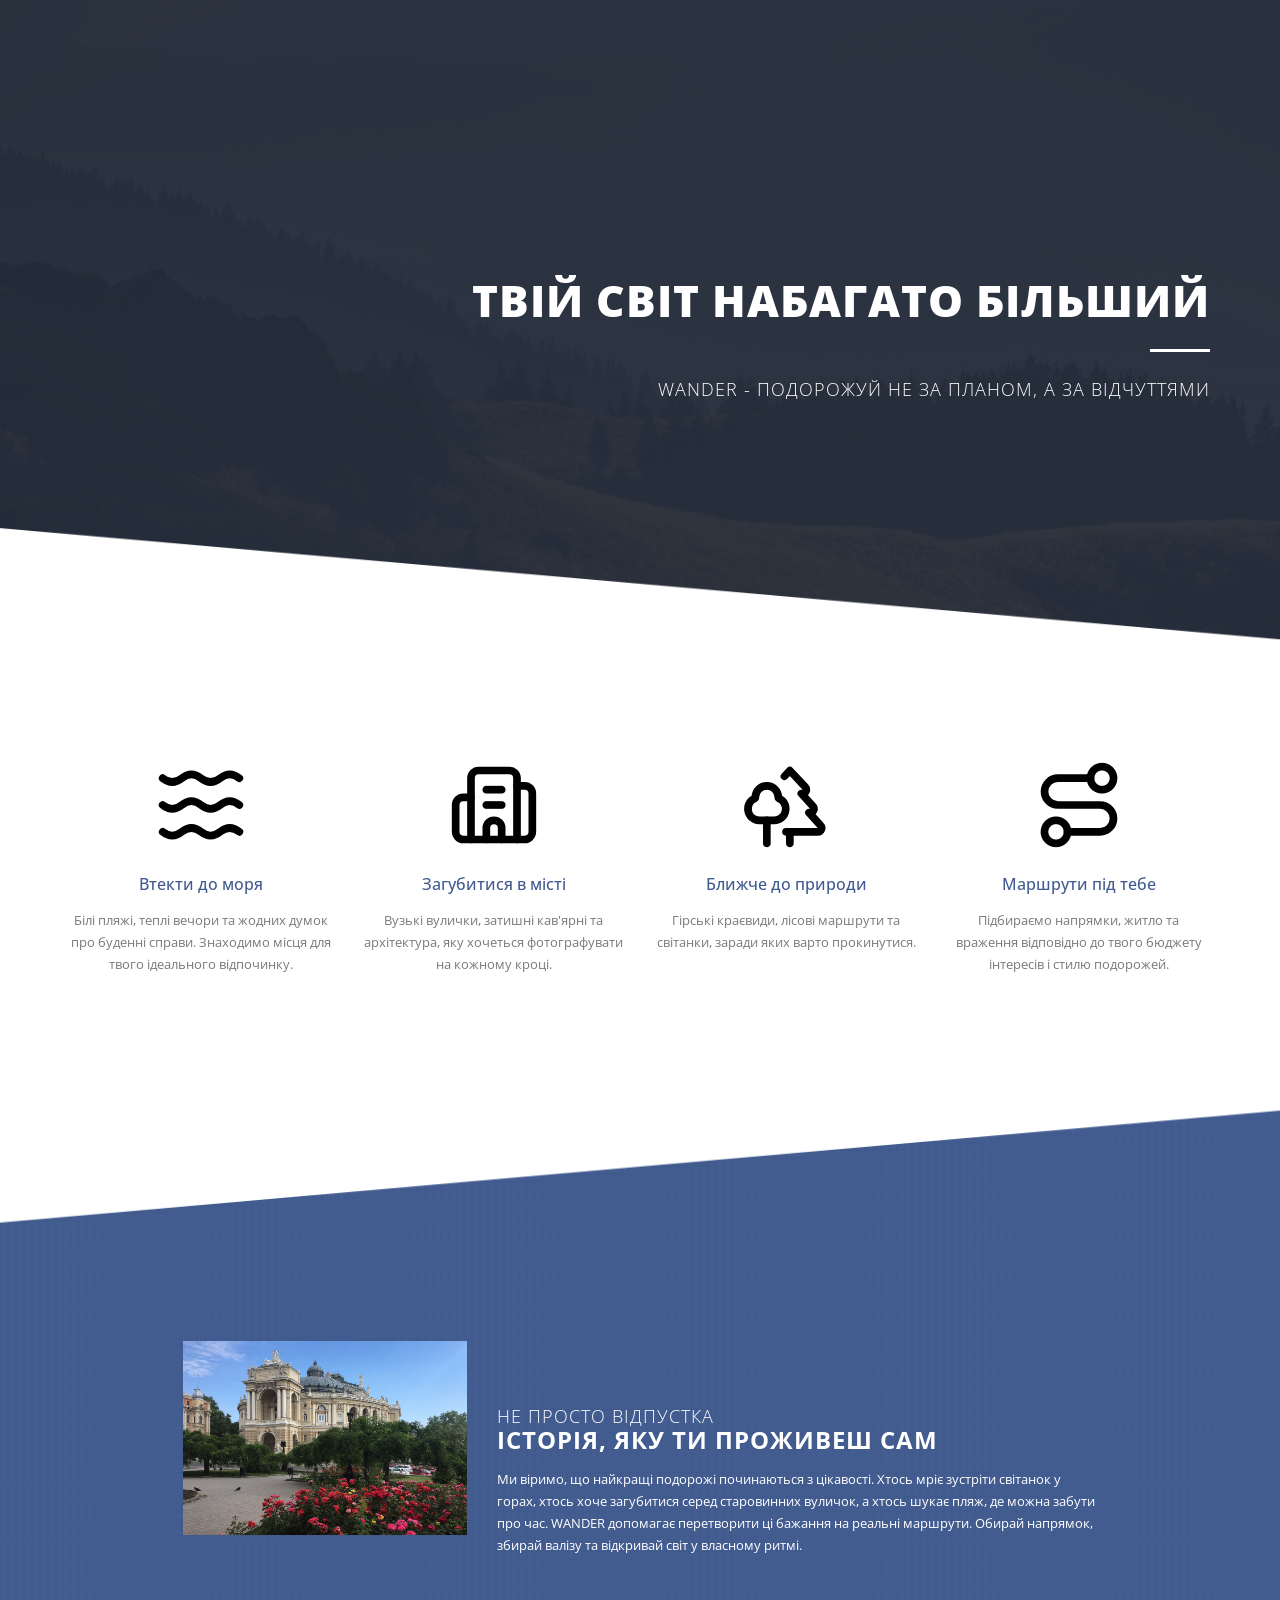
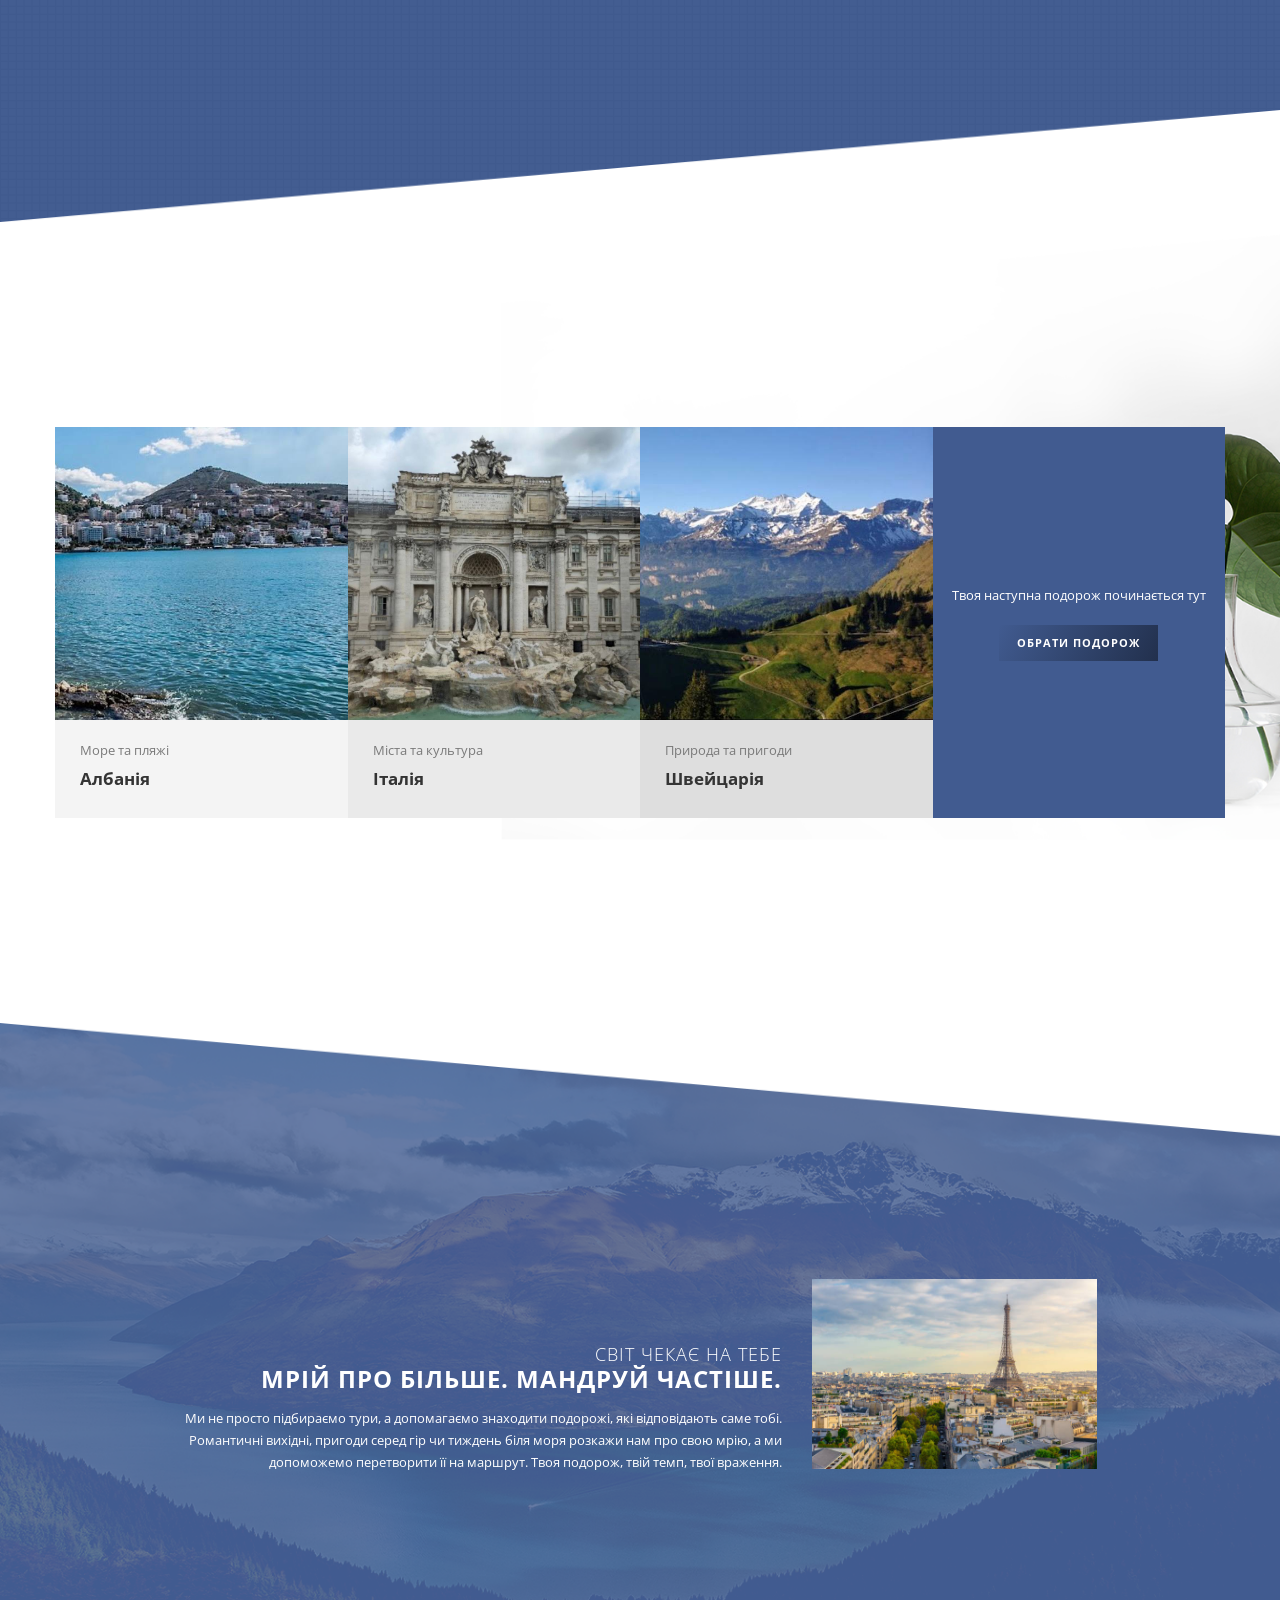
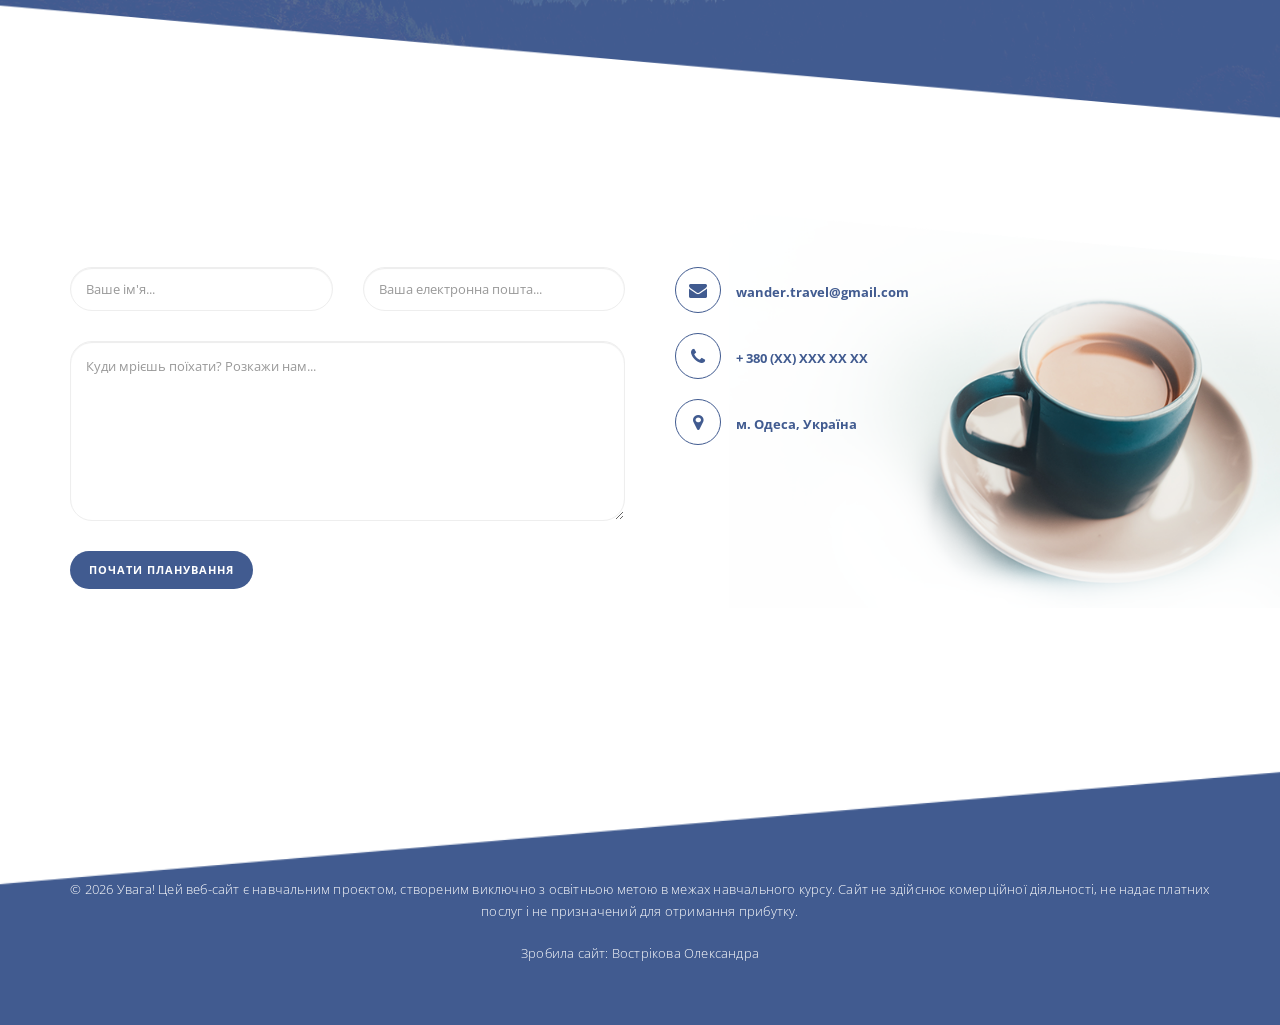
==== index.html @ 18c4d2bb "Add files via upload" ====
<!doctype html>
<!--[if lt IE 7]>      <html class="no-js lt-ie9 lt-ie8 lt-ie7" lang=""> <![endif]-->
<!--[if IE 7]>         <html class="no-js lt-ie9 lt-ie8" lang=""> <![endif]-->
<!--[if IE 8]>         <html class="no-js lt-ie9" lang=""> <![endif]-->
<!--[if gt IE 8]><!--> <html class="no-js" lang=""> <!--<![endif]-->
    <head>
        <meta charset="utf-8">
        <meta http-equiv="X-UA-Compatible" content="IE=edge,chrome=1">
<!--

Template 2091 Ziggy

http://www.tooplate.com/view/2091-ziggy

-->
        <title>Wander - подорожі, що надихають</title>
        <meta name="description" content="Wanderer - відкривай нові країни, знаходь незвичайні місця та створюй власні історії подорожей.">
        <meta name="viewport" content="width=device-width, initial-scale=1">
        
        <link href="https://fonts.googleapis.com/css?family=Open+Sans:300,400,600,700,800" rel="stylesheet">
        <link rel="apple-touch-icon" href="apple-touch-icon.png">

        <link rel="stylesheet" href="css/bootstrap.min.css">
        <link rel="stylesheet" href="css/bootstrap-theme.min.css">
        <link rel="stylesheet" href="css/fontAwesome.css">
        <link rel="stylesheet" href="css/tooplate-style.css">

        <script src="js/vendor/modernizr-2.8.3-respond-1.4.2.min.js"></script>
    </head>
    <body>
        

        <section class="first-section">
          <div class="container">
            <div class="row">
              <div class="col-md-12">
                <div class="text-content">
                  <h2>Твій світ набагато більший</h2>
                  <div class="line-dec"></div>
                  <span>Wander - подорожуй не за планом, а за відчуттями</span>
                </div>
              </div>
            </div>
          </div>
        </section>

        <section class="second-section">
          <div class="container">
            <div class="row">
              <div class="col-md-3 col-sm-6">
                <div class="service-item">
                  <div class="icon">
                    <img src="img/Пляж.png" alt="Пляжний відпочинок">
                  </div>
                  <h4>Втекти до моря</h4>
                  <p>Білі пляжі, теплі вечори та жодних думок про буденні справи. Знаходимо місця для твого ідеального відпочинку.</p>
                </div>
              </div>
              <div class="col-md-3 col-sm-6">
                <div class="service-item">
                  <div class="icon">
                    <img src="img/Місто.png" alt="Міські подорожі">
                  </div>
                  <h4>Загубитися в місті</h4>
                  <p>Вузькі вулички, затишні кав'ярні та архітектура, яку хочеться фотографувати на кожному кроці.</p>
                </div>
              </div>
              <div class="col-md-3 col-sm-6">
                <div class="service-item">
                  <div class="icon">
                    <img src="img/Природа.png" alt="Гори та природа">
                  </div>
                  <h4>Ближче до природи</h4>
                  <p>Гірські краєвиди, лісові маршрути та світанки, заради яких варто прокинутися.</p>
                </div>
              </div>
              <div class="col-md-3 col-sm-6">
                <div class="service-item">
                  <div class="icon">
                    <img src="img/Маршрут.png" alt="Індивідуальні подорожі">
                  </div>
                  <h4>Маршрути під тебе</h4>
                  <p>Підбираємо напрямки, житло та враження відповідно до твого бюджету інтересів і стилю подорожей.</p>
                </div>
              </div>
            </div>
          </div>
        </section>

        <section class="third-section">
          <div class="container">
            <div class="row">
              <div class="col-md-10 col-md-offset-1">
                <div class="left-image col-md-4">
                  <img src="img/Пейзаж.png" alt="Натхнення для нових подорожей">
                </div>
                <div class="right-text col-md-8">
                  <h4><em>Не просто відпустка</em><br>Історія, яку ти проживеш сам</h4>
                  <p>Ми віримо, що найкращі подорожі починаються з цікавості. Хтось мріє зустріти світанок у горах, хтось хоче загубитися серед старовинних вуличок, а хтось шукає пляж, де можна забути про час. WANDER допомагає перетворити ці бажання на реальні маршрути. Обирай напрямок, збирай валізу та відкривай світ у власному ритмі.</p>
                </div>
              </div>
            </div>
          </div>
        </section>

        <section class="fourth-section">
          <div class="container">
            <div class="row">
              <div class="col-md-3 col-sm-6">
                <div class="portfolio-item first-item">
                  <div class="image">
                    <a href="img/Албанія.jpg" data-lightbox="image-1"><img src="img/Албанія.jpg" alt="Узбережжя Албанії"></a>
                  </div>
                  <div class="text">
                    <span>Море та пляжі</span>
                    <h4>Албанія</h4>
                  </div>
                </div>
              </div>
              <div class="col-md-3 col-sm-6">
                <div class="portfolio-item second-item">
                  <div class="image">
                    <a href="img/Рим.jpg" data-lightbox="image-1"><img src="img/Рим.jpg" alt="Архітектура Італії"></a>
                  </div>
                  <div class="text">
                    <span>Міста та культура</span>
                    <h4>Італія</h4>
                  </div>
                </div>
              </div>
              <div class="col-md-3 col-sm-6">
                <div class="portfolio-item third-item">
                  <div class="image">
                    <a href="img/Швейцарія.jpg" data-lightbox="image-1"><img src="img/Швейцарія.jpg" alt="Гірські пейзажі"></a>
                  </div>
                  <div class="text">
                    <span>Природа та пригоди</span>
                    <h4>Швейцарія</h4>
                  </div>
                </div>
              </div>
              <div class="col-md-3 col-sm-6">
                <div class="send-to-portfolio">
                  <span>Твоя наступна подорож починається тут</span>
                  <div class="primary-button">
                    <a href="portfolio-page.html">Обрати подорож</a>
                  </div>
                </div>
              </div>
            </div>
          </div>
        </section>

        <section class="fivth-section">
          <div class="container">
            <div class="row">
              <div class="col-md-10 col-md-offset-1"> 
                <div class="left-text col-md-8">
                  <h4><em>світ чекає на тебе</em><br>Мрій про більше. Мандруй частіше.</h4>
                  <p>Ми не просто підбираємо тури, а допомагаємо знаходити подорожі, які відповідають саме тобі. Романтичні вихідні, пригоди серед гір чи тиждень біля моря  розкажи нам про свою мрію, а ми допоможемо перетворити її на маршрут. Твоя подорож, твій темп, твої враження.</p>
                </div>
                <div class="right-image col-md-4">
                  <img src="img/Париж.png" alt="Натхнення для подорожей">
                </div>
              </div>
            </div>
          </div>
        </section>

        <section class="sixth-section">
          <div class="container">
            <div class="row">
              <div class="col-md-6">
                <div class="row">
                  <form id="contact" action="" method="post">
                    <div class="col-md-6">
                      <fieldset>
                        <input name="name" type="text" class="form-control" id="name" placeholder="Ваше ім'я..." required="">
                      </fieldset>
                    </div>
                    <div class="col-md-6">
                      <fieldset>
                        <input name="email" type="email" class="form-control" id="email" placeholder="Ваша електронна пошта..." required="">
                      </fieldset>
                    </div>
                    <div class="col-md-12">
                      <fieldset>
                        <textarea name="message" rows="6" class="form-control" id="message" placeholder="Куди мрієшь поїхати? Розкажи нам..." required=""></textarea>
                      </fieldset>
                    </div>
                    <div class="col-md-12">
                      <fieldset>
                        <button type="submit" id="form-submit" class="btn">Почати планування</button>
                      </fieldset>
                    </div>
                  </form>
                </div>
              </div>
              <div class="col-md-5">
                <div class="right-info">
                  <ul>
                    <li><a href="#"><i class="fa fa-envelope"></i>wander.travel@gmail.com</a></li>
                    <li><a href="#"><i class="fa fa-phone"></i>+ 380 (XX) XXX XX XX</a></li>
                    <li><a href="#"><i class="fa fa-map-marker"></i>м. Одеса, Україна</a></li>
                  </ul>
                </div>
              </div>
            </div>
          </div>
        </section>

        <footer>
          <div class="container">
            <div class="row">
              <div class="col-md-12">
                <p>© 2026 Увага! Цей веб-сайт є навчальним проєктом, створеним виключно з освітньою метою в межах навчального курсу. Сайт не здійснює комерційної діяльності, не надає платних послуг і не призначений для отримання прибутку.</p>
                     <p>Зробила сайт: Вострікова Олександра</p>  
              </div>
            </div>
          </div>
        </footer>

        <script src="//ajax.googleapis.com/ajax/libs/jquery/1.11.2/jquery.min.js"></script>
        <script>window.jQuery || document.write('<script src="js/vendor/jquery-1.11.2.min.js"><\/script>')</script>

        <script src="js/vendor/bootstrap.min.js"></script>

        <script src="js/plugins.js"></script>
        <script src="js/main.js"></script>

    </body>
</html>
---- css/tooplate-style.css ----
/* 

Template 2091 Ziggy

http://www.tooplate.com/view/2091-ziggy

*/

/*============
BASIC STYLE
============*/

ul {
	padding: 0;
	margin: 0;
	list-style: none;
}

body {
	font-family: 'Open Sans', sans-serif;
}

p {
	font-size: 13px;
	color: #7a7a7a;
	line-height: 22px;
}

.primary-button a {
	text-decoration: none;
	padding: 10px 18px;
	display: inline-block;
	border-radius: 0px;
	font-size: 11px;
	text-transform: uppercase;
	font-weight: 700;
	letter-spacing: 1px;
}


/* ======================
----- FIRST SECTION------
=======================*/

.first-section {
	background-image: url(../img/first-section-bg.png);
	background-size: cover;
	width: 100%;
	background-repeat: no-repeat;
	padding: 20% 0px 20% 0px;
}

.first-section .text-content {
	text-align: right;
	color: #fff;
}

.first-section .text-content h2 {
	font-size: 44px;
	text-transform: uppercase;
	font-weight: 900;
	letter-spacing: 1px;
}

.first-section .text-content .line-dec {
	width: 60px;
	height: 3px;
	background-color: #fff;
	margin: 25px 0px 25px auto;
}

.first-section .text-content span {
	font-size: 18px;
	text-transform: uppercase;
	font-weight: 300;
	letter-spacing: 1px;
}


/* ======================
---- SECOND SECTION------
=======================*/

.second-section {
	padding: 100px 0px;
}

.second-section .service-item {
	text-align: center;
}

.second-section .service-item .icon img {
	max-width: 100%;
	overflow: hidden;
}

.second-section h4 {
	font-size: 16px;
	color: #415b90;
	margin-top: 25px;
	margin-bottom: 15px;
}


/* ======================
----- THIRD SECTION------
=======================*/

.third-section {
	background-image: url(../img/third-section-bg.png);
	background-size: cover;
	width: 100%;
	background-repeat: no-repeat;
	padding: 20% 0px;
}

.third-section .left-image img {
	width: 100%;
	overflow: hidden;
	text-align: center;
}

.third-section .right-text {
	display: inline;
}

.third-section em {
	font-size: 18px;
	font-style: normal;
	font-weight: 300;
}

.third-section h4 {
	margin-top: 60px;
	color: #fff;
	font-size: 24px;
	font-weight: 700;
	text-transform: uppercase;
	letter-spacing: 1px;
}

.third-section p {
	color: #fff;
	margin-top: 15px;
}


/* ======================
---- FOURTH SECTION -----
=======================*/

.fourth-section {
	background-image: url(../img/fourth-section-bg.png);
	background-size: cover;
	width: 100%;
	background-repeat: no-repeat;
	padding: 16% 0px;
}

.fourth-section .col-md-3 {
	padding-left: 0px;
	padding-right: 0px;
}

.fourth-section .portfolio-item img {
	width: 100%;
	overflow: hidden;
}

.fourth-section .first-item .text {
	background-color: #f4f4f4;
}

.fourth-section .second-item .text {
	background-color: #eaeaea;
}

.fourth-section .third-item .text {
	background-color: #dedede;
}

.fourth-section .portfolio-item .text {
	padding: 20px 25px;
}

.fourth-section .portfolio-item .text span {
	font-size: 13px;
	color: #7a7a7a;
}

.fourth-section .portfolio-item .text h4 {
	font-size: 17px;
	color: #343434;
	font-weight: 700;
}

.fourth-section .send-to-portfolio {
	background-color: #415b90;
	text-align: center;
	padding:  53.9% 0px;
}

.fourth-section .send-to-portfolio span {
	display: inline-block;
	font-size: 13px;
	color: #fff;
}

.fourth-section .send-to-portfolio .primary-button {
	margin-top: 20px;
}

.fourth-section .send-to-portfolio .primary-button a {
	background: linear-gradient(120deg, #415b90 0%, #22304d 100%);
	color: #fff;
}

.fourth-section .send-to-portfolio .primary-button a:hover {
	background-color: #22304d;
	color: #fff;
	transition: all 0.3s;
}


/* ======================
----- FIVTH SECTION------
=======================*/

.fivth-section {
	background-image: url(../img/fivth-section-bg.png);
	background-size: cover;
	width: 100%;
	background-repeat: no-repeat;
	padding: 20% 0px;
}

.fivth-section .right-image {
	display: inline;
}

.fivth-section .right-image img {
	max-width: 100%;
	overflow: hidden;
	text-align: center;
}

.fivth-section .left-text {
	display: inline;
	text-align: right;
}

.fivth-section em {
	font-size: 18px;
	font-style: normal;
	font-weight: 300;
}

.fivth-section h4 {
	margin-top: 60px;
	color: #fff;
	font-size: 24px;
	font-weight: 700;
	text-transform: uppercase;
	letter-spacing: 1px;
}

.fivth-section p {
	color: #fff;
	margin-top: 15px;
}


/* ======================
----- SIXTH SECTION------
=======================*/

.sixth-section {
	background-image: url(../img/sixth-section-bg.png);
	background-size: cover;
	width: 100%;
	background-repeat: no-repeat;
	padding: 10% 0px;
}

.sixth-section input {
	padding-left: 15px;
	font-size: 13px;
	color: #7a7a7a;
	border: 1px solid #eee;
	outline: none;
	height: 44px;
	border-radius: 22px;
	width: 100%;
	margin-bottom: 30px;
}

.sixth-section textarea {
	border-radius: 22px;
	border: 1px solid #eee;
	padding: 15px;
	font-size: 13px;
	color: #7a7a7a;
	outline: none;
	margin-bottom: 25px;
	height: 180px;
	max-height: 250px;
	width: 100%;
	max-width: 100%;
	max-height: 240px;
	display: inline-block;
}

.sixth-section button {
	text-decoration: none;
	padding: 10px 18px;
	display: inline-block;
	border-radius: 24px;
	font-size: 11px;
	text-transform: uppercase;
	font-weight: 700;
	background-color: #415b90;
	color: #fff;
	letter-spacing: 1px;
}

.sixth-section button:hover {
	color: #fff;
	background-color: #22304d;
	transition: all 0.3s;
}

.sixth-section .right-info {
	margin-left: 20px;
}

.sixth-section .right-info ul {
	padding: 0;
	margin: 0;
	list-style: none;
}

.sixth-section .right-info ul li {
	display: block;
	font-size: 13px;
	font-weight: 700;
	color: #415b90;
	margin-bottom: 20px;
}

.sixth-section .right-info ul li a {
	text-decoration: none;
	color: #415b90;
}

.sixth-section .right-info ul li i {
	margin-right: 15px;
	display: inline-block;
	width: 46px;
	height: 46px;
	line-height: 46px;
	text-align: center;
	color: #415b90;
	border-radius: 50%;
	border: 1px solid #415b90;
	font-size: 18px;
}

/* ======================
----- FOOTER SECTION ----
=======================*/

footer {
	text-align: center;
	background-image: url(../img/footer-bg.png);
	background-size: cover;
	width: 100%;
	background-repeat: no-repeat;
	padding: 11% 0px 4% 0px;
}

footer ul {
	padding: 0;
	margin: 0;
	list-style: none;
}

footer ul li {
	display: inline-block;
	margin: 0 3px;
}

footer ul li a {
	font-size: 16px;
	color: #415b90;
	display: inline-block;
	width: 38px;
	height: 38px;
	line-height: 38px;
	text-align: center;
	background-color: #fff;
	border-radius: 50%;
}

footer ul li a:hover {
	background-color: #22304d;
	color: #415b90;
	transition: all 0.3s;
}

footer p {
	margin-top: 20px;
	font-size: 13px;
	font-weight: 300;
	letter-spacing: 0.2px;
	color: #fff;
}

footer em {
	font-style: normal;
	font-weight: 600;
}

footer a {
	color: #fff;
}

footer a:hover {
	color: #3CF;
}


/* =====================
----- GALLERY PAGE -----
======================*/

.first-gallery-section {
	background-image: url(../img/heading-bg.png);
	background-size: cover;
	width: 100%;
	background-repeat: no-repeat;
	padding: 10% 0px 15% 0px;
}

.first-gallery-section .text-content {
	text-align: right;
	color: #fff;
}

.first-gallery-section .text-content h2 {
	font-size: 44px;
	text-transform: uppercase;
	font-weight: 900;
	letter-spacing: 1px;
}

.first-gallery-section .text-content .line-dec {
	width: 60px;
	height: 3px;
	background-color: #fff;
	margin: 25px 0px 25px auto;
}

.first-gallery-section .text-content span {
	font-size: 18px;
	text-transform: uppercase;
	font-weight: 300;
	letter-spacing: 1px;
}

.send-to-home  {
	margin-top: 100px;
	margin-bottom: 50px;
}

.send-to-home .back-to-home {
	background-color: #415b90;
	text-align: center;
	padding: 45px 0px;
}

.send-to-home .back-to-home span {
	display: inline-block;
	font-size: 13px;
	color: #fff;
}

.send-to-home .back-to-home .primary-button {
	margin-top: 20px;
}

.send-to-home .back-to-home .primary-button a {
	background-color: #fff;
	color: #415b90;
}

.send-to-home .back-to-home .primary-button a:hover {
	background-color: #22304d;
	color: #fff;
	transition: all 0.3s;
}

.filter-categories {
  text-align: center;
  margin-bottom: 20px;
  margin-top: 10px;
}

.filter-categories ul li {
  margin: 0px 5px 15px 5px;
  display: inline-block;
}

.filter-categories ul li span {
  cursor: pointer;
  color: #7a7a7a;
  border-radius: 25px;
  background: white;
  display: inline-block;
  border: 1px solid #ddd;
  padding: 10px 18px;
  font-size: 11px;
  text-transform: uppercase;
  font-weight: 700;
}

.filter-categories ul li.active span {
  background: #415b90;
  color: white;
  border: 1px solid #415b90;
}

.projects-holder .mix {
  display: none;
}

.content-wrapper {
	margin-bottom: 100px;
	text-align: center;
}

.content-wrapper .portfolio-items {
	margin-top: 30px;
}

.content-wrapper ul {
	padding: 0;
	margin: 0;
	list-style: none;
}

.content-wrapper .project-item {
	margin-top: 25px;
}

.content-wrapper .project-item img {
	width: 100%;
	overflow: hidden;
}

.content-wrapper .project-item .text {
	text-align: left;
	padding: 20px 25px;
	background-color: #f4f4f4;
}

.content-wrapper .project-item .text span {
	font-size: 13px;
	color: #7a7a7a;
}

.content-wrapper .project-item .text h4 {
	font-size: 17px;
	color: #343434;
	font-weight: 700;
}


/* ======================
-- RESPONSIVE SECTION ---
=======================*/

@media (max-width: 1200px){

	.fourth-section .send-to-portfolio {
		padding:  47.5% 0px;
	}

	.gallery-page .portfolio-items  {
		margin-right: 15px;
	}

}

@media (max-width: 992px){

	.fourth-section .send-to-portfolio {
		padding:  45.8% 0px;
	}

	.third-section {
		text-align: center;
	}

	.third-section .right-text {
		text-align: left;
	}

	.third-section .left-image img {
		width: 50%;
	}

	.fivth-section {
		text-align: center;
	}

	.fivth-section .left-text {
		text-align: left;
	}

	.fivth-section .right-image img {
		margin-top: 30px;
		width: 50%;
	}

	.sixth-section .right-info {
		text-align: left;
		margin-left: 0px;
		margin-top: 45px;
	}

}

@media (max-width: 850px){

	.send-to-home  {
		margin-top: 80px;
	}

	.first-gallery-section {
		padding: 10% 0px 40% 0px;
	}

	.first-section {
		padding: 150px 0px 200px 0px;
	}

	.first-section .text-content {
		text-align: center;
	}

	.first-section .text-content .line-dec {
		margin: 25px auto;
	}

	.second-section {
		padding: 50px 0px 0px 0px;
	}

	.second-section .service-item {
		margin-bottom: 50px;
	}

	.third-section {
		margin-top: -50px;
		text-align: center;
		padding: 250px 0px 150px 0px;
	}

	.third-section .right-text {
		text-align: left;
	}

	.fourth-section {
		padding: 150px 0px;
	}

	.fourth-section .col-md-3 {
		padding-left: 15px;
		padding-right: 15px;
	}

	.fourth-section .portfolio-item {
		margin-bottom: 30px;
	}

	.fourth-section .send-to-portfolio {
		padding:  46% 0px;
	}

	.fivth-section {
		text-align: center;
		padding: 50px 0px 250px 0px;
	}

	.fivth-section .left-text {
		text-align: left;
		margin-bottom: 30px;
		display: inline-block;
	}

	.sixth-section {
		text-align: center;
		padding: 0px 0px 0px 0px;
	}

	.sixth-section .right-info {
		text-align: left;
		margin-left: 0px;
		margin-top: 45px;
	}

	footer {
		margin-top: -50px;
		padding: 200px 0px 20px 0px;
	}
}


@media (max-width: 590px){

	.third-section {
		text-align: center;
	}

	.third-section .left-image img {
		width: 80%;
	}

	.fivth-section {
		text-align: center;
	}

	.fivth-section .right-image img {
		width: 80%;
	}
	
}

/*========================================
----------- LIGHT BOX STYLE ------------
========================================*/

/* Preload images */
body:after {
  content: url(../img/close.png) url(../img/loading.gif) url(../img/prev.png) url(../img/next.png);
  display: none;
}

body.lb-disable-scrolling {
  overflow: hidden;
}

.lightboxOverlay {
  position: absolute;
  top: 0;
  left: 0;
  z-index: 9999;
  background-color: black;
  filter: progid:DXImageTransform.Microsoft.Alpha(Opacity=80);
  opacity: 0.8;
  display: none;
}

.lightbox {
  position: absolute;
  margin-top: 5%;
  left: 0;
  width: 100%;
  z-index: 10000;
  text-align: center;
  line-height: 0;
  font-weight: normal;
}

.lightbox .lb-image {
  display: block;
  height: auto;
  max-width: inherit;
  max-height: none;
  border-radius: 3px;

  /* Image border */
  border: 4px solid white;
}

.lightbox a img {
  border: none;
}

.lb-outerContainer {
  position: relative;
  *zoom: 1;
  width: 250px;
  height: 250px;
  margin: 0 auto;
  border-radius: 4px;

  /* Background color behind image.
     This is visible during transitions. */
  background-color: white;
}

.lb-outerContainer:after {
  content: "";
  display: table;
  clear: both;
}

.lb-loader {
  position: absolute;
  top: 43%;
  left: 0;
  height: 25%;
  width: 100%;
  text-align: center;
  line-height: 0;
}

.lb-cancel {
  display: block;
  width: 32px;
  height: 32px;
  margin: 0 auto;
  background: url(../img/loading.gif) no-repeat;
}

.lb-nav {
  position: absolute;
  top: 0;
  left: 0;
  height: 100%;
  width: 100%;
  z-index: 10;
}

.lb-container > .nav {
  left: 0;
}

.lb-nav a {
  outline: none;
  background-image: url('[data-uri]');
}

.lb-prev, .lb-next {
  height: 100%;
  cursor: pointer;
  display: block;
}

.lb-nav a.lb-prev {
  width: 34%;
  left: 0;
  float: left;
  background: url(../img/prev.png) left 48% no-repeat;
  filter: progid:DXImageTransform.Microsoft.Alpha(Opacity=0);
  opacity: 0;
  -webkit-transition: opacity 0.6s;
  -moz-transition: opacity 0.6s;
  -o-transition: opacity 0.6s;
  transition: opacity 0.6s;
}

.lb-nav a.lb-prev:hover {
  filter: progid:DXImageTransform.Microsoft.Alpha(Opacity=100);
  opacity: 1;
}

.lb-nav a.lb-next {
  width: 64%;
  right: 0;
  float: right;
  background: url(../img/next.png) right 48% no-repeat;
  filter: progid:DXImageTransform.Microsoft.Alpha(Opacity=0);
  opacity: 0;
  -webkit-transition: opacity 0.6s;
  -moz-transition: opacity 0.6s;
  -o-transition: opacity 0.6s;
  transition: opacity 0.6s;
}

.lb-nav a.lb-next:hover {
  filter: progid:DXImageTransform.Microsoft.Alpha(Opacity=100);
  opacity: 1;
}

.lb-dataContainer {
  margin: 0 auto;
  padding-top: 5px;
  *zoom: 1;
  width: 100%;
  -moz-border-radius-bottomleft: 4px;
  -webkit-border-bottom-left-radius: 4px;
  border-bottom-left-radius: 4px;
  -moz-border-radius-bottomright: 4px;
  -webkit-border-bottom-right-radius: 4px;
  border-bottom-right-radius: 4px;
}

.lb-dataContainer:after {
  content: "";
  display: table;
  clear: both;
}

.lb-data {
  padding: 0 4px;
  color: #ccc;
}

.lb-data .lb-details {
  width: 85%;
  float: left;
  text-align: left;
  line-height: 1.1em;
}

.lb-data .lb-caption {
  font-size: 13px;
  font-weight: bold;
  line-height: 1em;
}

.lb-data .lb-caption a {
  color: #4ae;
}

.lb-data .lb-number {
  display: block;
  clear: left;
  padding-bottom: 1em;
  font-size: 12px;
  color: #999999;
}

.lb-data .lb-close {
  display: block;
  float: right;
  width: 30px;
  height: 30px;
  background: url(../img/close.png) top right no-repeat;
  text-align: right;
  outline: none;
  filter: progid:DXImageTransform.Microsoft.Alpha(Opacity=70);
  opacity: 0.7;
  -webkit-transition: opacity 0.2s;
  -moz-transition: opacity 0.2s;
  -o-transition: opacity 0.2s;
  transition: opacity 0.2s;
}

.lb-data .lb-close:hover {
  cursor: pointer;
  filter: progid:DXImageTransform.Microsoft.Alpha(Opacity=100);
  opacity: 1;
}
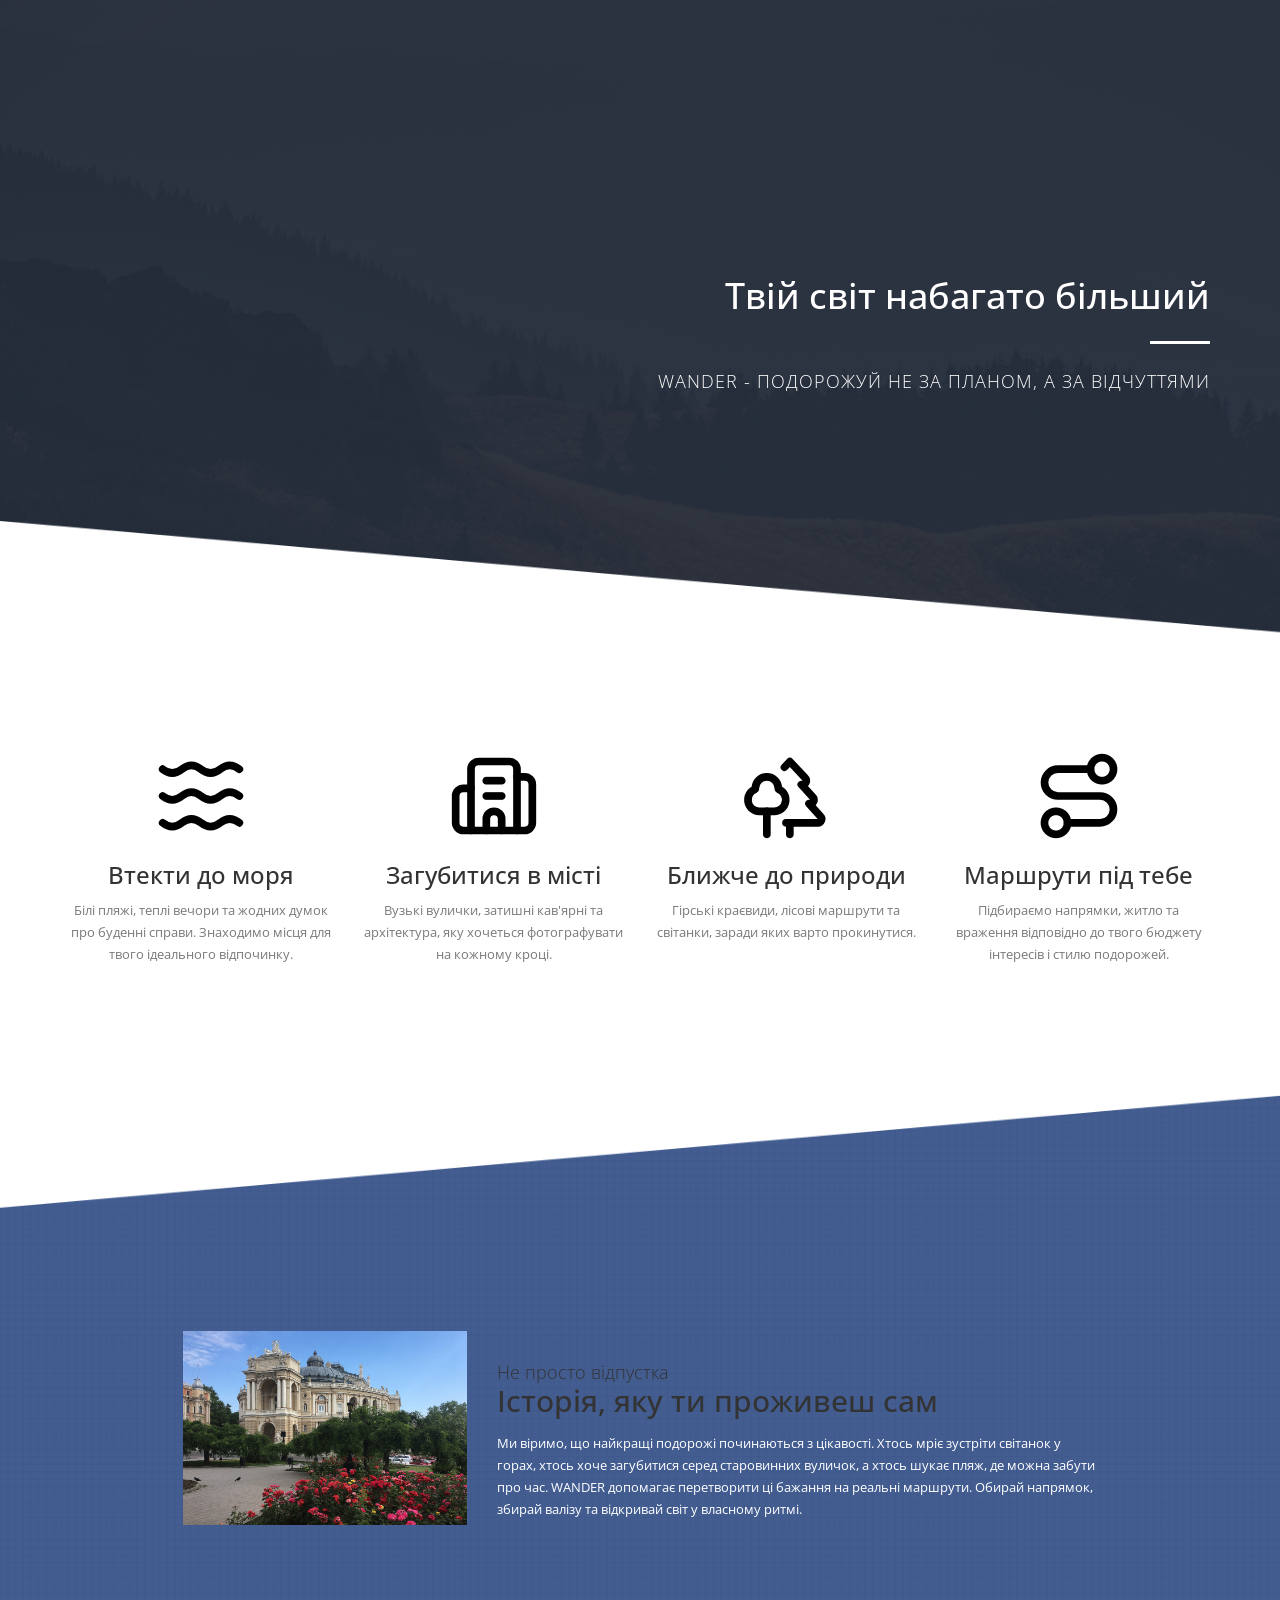
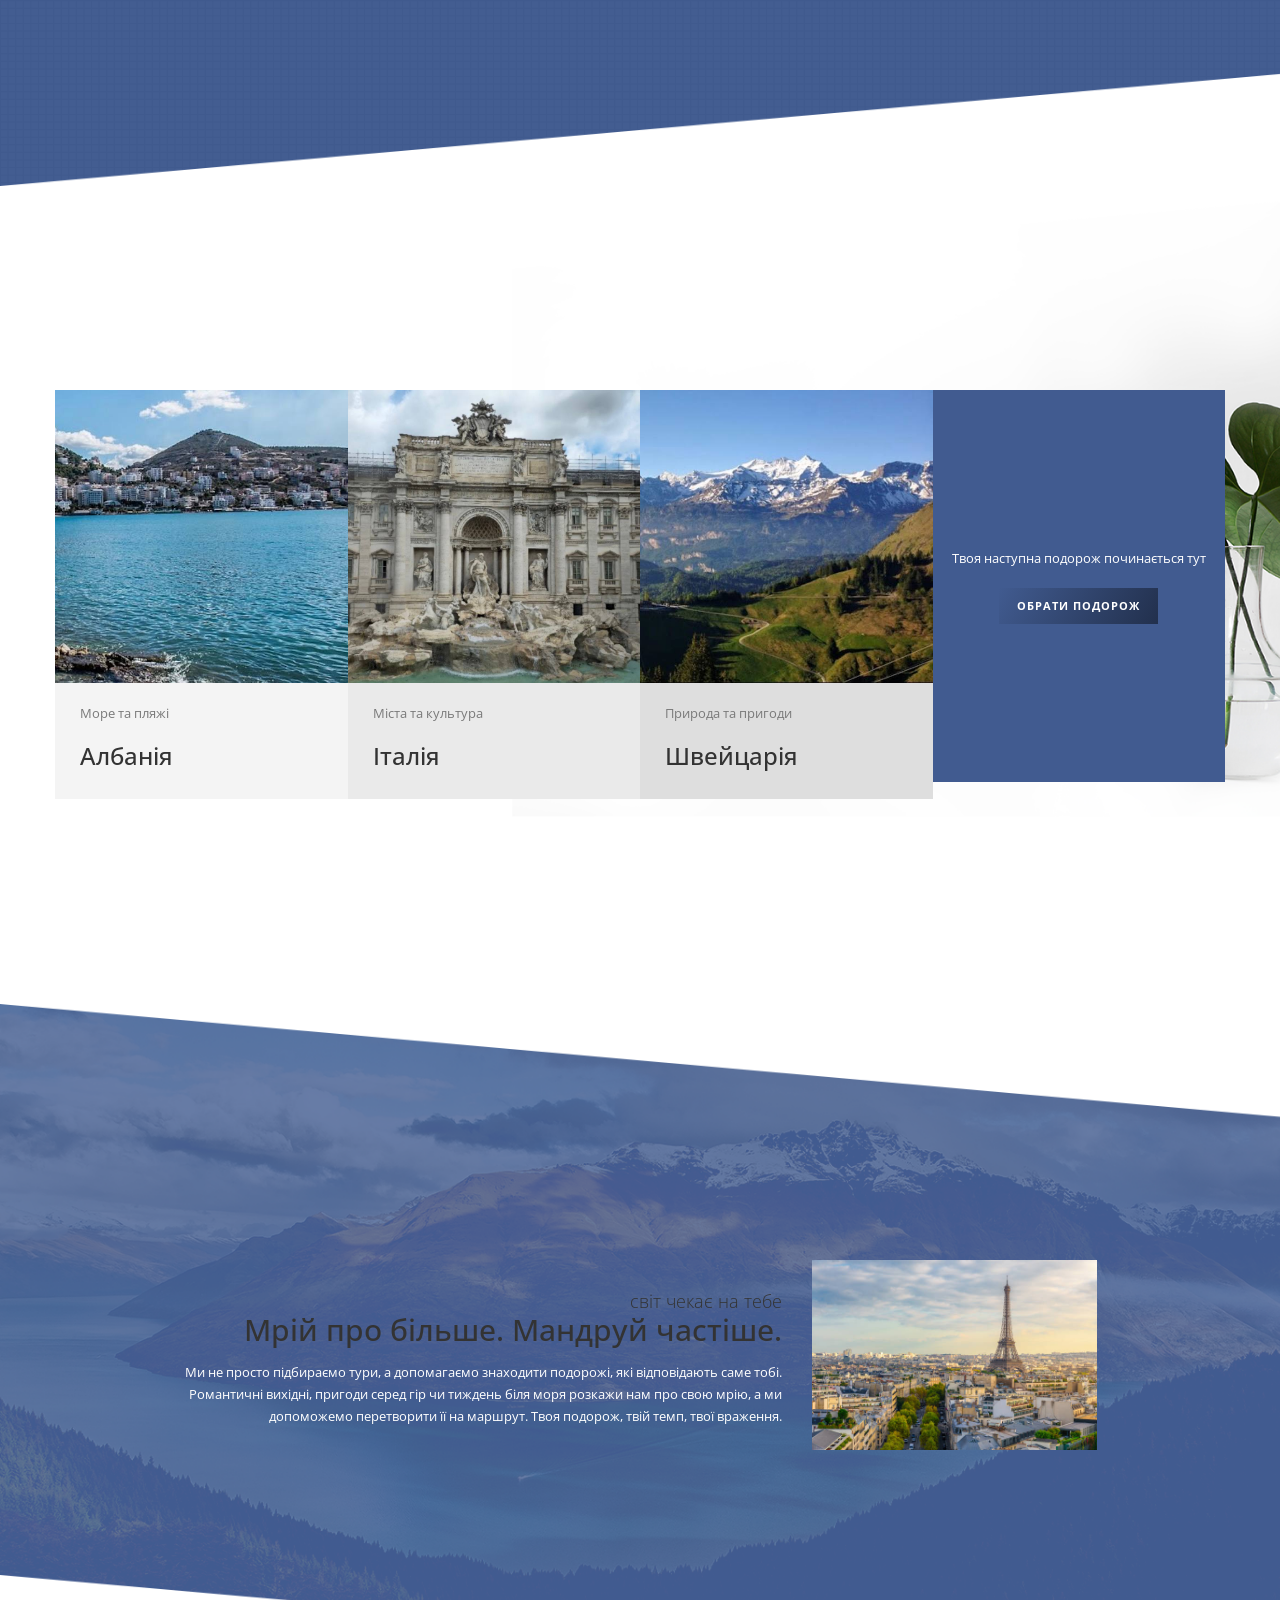
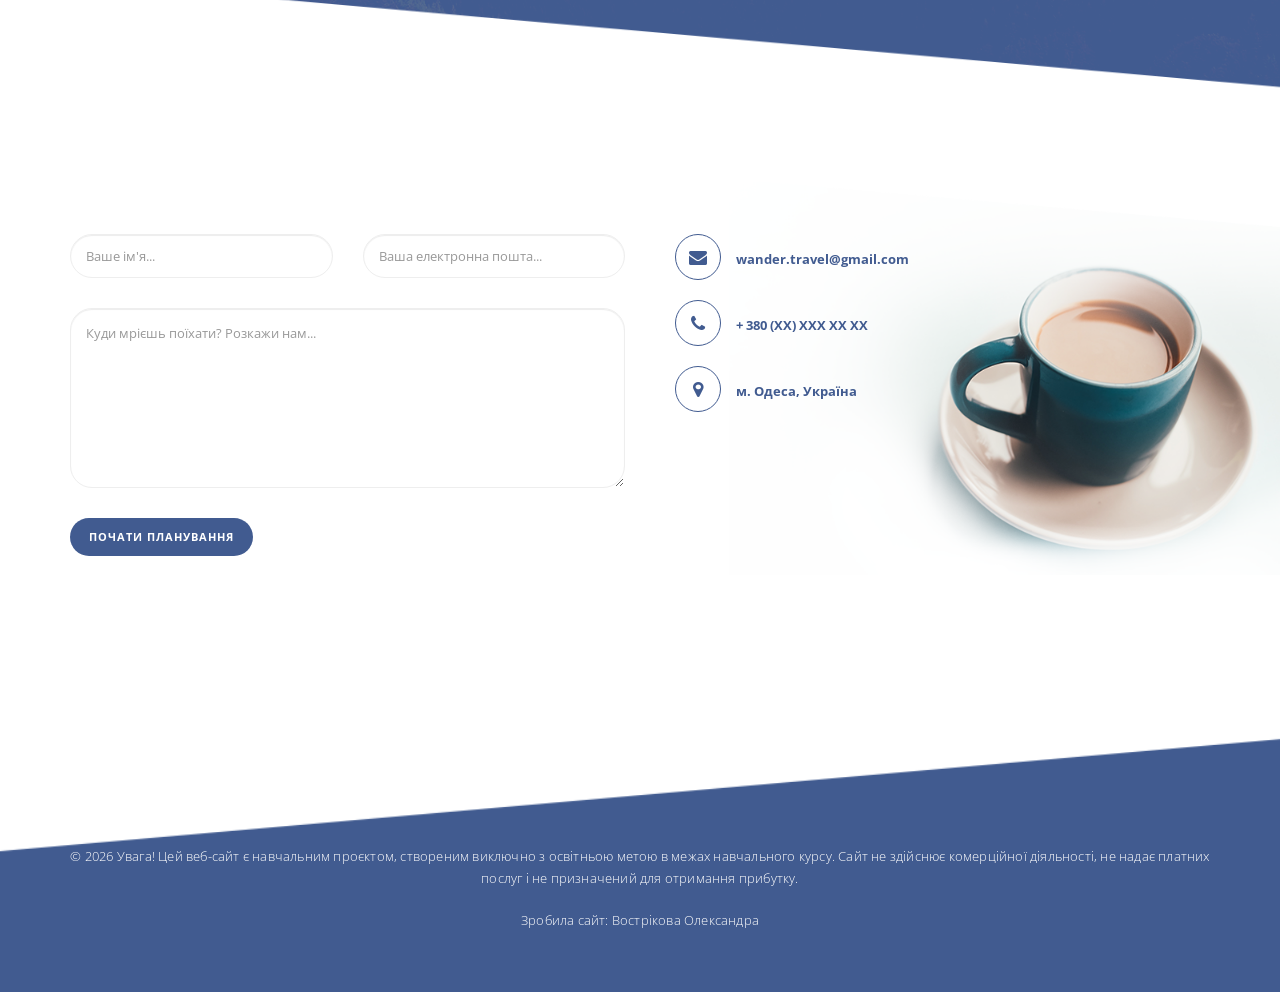
==== commit 7780cc43: "Update index.html" ====
--- a/index.html
+++ b/index.html
@@ -4,6 +4,22 @@
 <!--[if IE 8]>         <html class="no-js lt-ie9" lang=""> <![endif]-->
 <!--[if gt IE 8]><!--> <html class="no-js" lang=""> <!--<![endif]-->
     <head>
+        <!-- Google tag (gtag.js) -->
+<script async src="https://www.googletagmanager.com/gtag/js?id=G-PVY0WETFJQ"></script>
+<script>
+  window.dataLayer = window.dataLayer || [];
+  function gtag(){dataLayer.push(arguments);}
+  gtag('js', new Date());
+
+  gtag('config', 'G-PVY0WETFJQ');
+</script>
+        <script type="text/javascript">
+    (function(c,l,a,r,i,t,y){
+        c[a]=c[a]||function(){(c[a].q=c[a].q||[]).push(arguments)};
+        t=l.createElement(r);t.async=1;t.src="https://www.clarity.ms/tag/"+i;
+        y=l.getElementsByTagName(r)[0];y.parentNode.insertBefore(t,y);
+    })(window, document, "clarity", "script", "z5ykqk235a");
+</script>
         <meta charset="utf-8">
         <meta http-equiv="X-UA-Compatible" content="IE=edge,chrome=1">
 <!--
@@ -35,7 +51,7 @@
             <div class="row">
               <div class="col-md-12">
                 <div class="text-content">
-                  <h2>Твій світ набагато більший</h2>
+                  <h1>Твій світ набагато більший</h1>
                   <div class="line-dec"></div>
                   <span>Wander - подорожуй не за планом, а за відчуттями</span>
                 </div>
@@ -52,7 +68,7 @@
                   <div class="icon">
                     <img src="img/Пляж.png" alt="Пляжний відпочинок">
                   </div>
-                  <h4>Втекти до моря</h4>
+                  <h3>Втекти до моря</h3>
                   <p>Білі пляжі, теплі вечори та жодних думок про буденні справи. Знаходимо місця для твого ідеального відпочинку.</p>
                 </div>
               </div>
@@ -61,7 +77,7 @@
                   <div class="icon">
                     <img src="img/Місто.png" alt="Міські подорожі">
                   </div>
-                  <h4>Загубитися в місті</h4>
+                  <h3>Загубитися в місті</h3>
                   <p>Вузькі вулички, затишні кав'ярні та архітектура, яку хочеться фотографувати на кожному кроці.</p>
                 </div>
               </div>
@@ -70,7 +86,7 @@
                   <div class="icon">
                     <img src="img/Природа.png" alt="Гори та природа">
                   </div>
-                  <h4>Ближче до природи</h4>
+                  <h3>Ближче до природи</h3>
                   <p>Гірські краєвиди, лісові маршрути та світанки, заради яких варто прокинутися.</p>
                 </div>
               </div>
@@ -79,7 +95,7 @@
                   <div class="icon">
                     <img src="img/Маршрут.png" alt="Індивідуальні подорожі">
                   </div>
-                  <h4>Маршрути під тебе</h4>
+                  <h3>Маршрути під тебе</h3>
                   <p>Підбираємо напрямки, житло та враження відповідно до твого бюджету інтересів і стилю подорожей.</p>
                 </div>
               </div>
@@ -95,7 +111,7 @@
                   <img src="img/Пейзаж.png" alt="Натхнення для нових подорожей">
                 </div>
                 <div class="right-text col-md-8">
-                  <h4><em>Не просто відпустка</em><br>Історія, яку ти проживеш сам</h4>
+                  <h2><em>Не просто відпустка</em><br>Історія, яку ти проживеш сам</h2>
                   <p>Ми віримо, що найкращі подорожі починаються з цікавості. Хтось мріє зустріти світанок у горах, хтось хоче загубитися серед старовинних вуличок, а хтось шукає пляж, де можна забути про час. WANDER допомагає перетворити ці бажання на реальні маршрути. Обирай напрямок, збирай валізу та відкривай світ у власному ритмі.</p>
                 </div>
               </div>
@@ -113,7 +129,7 @@
                   </div>
                   <div class="text">
                     <span>Море та пляжі</span>
-                    <h4>Албанія</h4>
+                    <h3>Албанія</h3>
                   </div>
                 </div>
               </div>
@@ -124,7 +140,7 @@
                   </div>
                   <div class="text">
                     <span>Міста та культура</span>
-                    <h4>Італія</h4>
+                    <h3>Італія</h3>
                   </div>
                 </div>
               </div>
@@ -135,7 +151,7 @@
                   </div>
                   <div class="text">
                     <span>Природа та пригоди</span>
-                    <h4>Швейцарія</h4>
+                    <h3>Швейцарія</h3>
                   </div>
                 </div>
               </div>
@@ -156,7 +172,7 @@
             <div class="row">
               <div class="col-md-10 col-md-offset-1"> 
                 <div class="left-text col-md-8">
-                  <h4><em>світ чекає на тебе</em><br>Мрій про більше. Мандруй частіше.</h4>
+                  <h2><em>світ чекає на тебе</em><br>Мрій про більше. Мандруй частіше.</h2>
                   <p>Ми не просто підбираємо тури, а допомагаємо знаходити подорожі, які відповідають саме тобі. Романтичні вихідні, пригоди серед гір чи тиждень біля моря  розкажи нам про свою мрію, а ми допоможемо перетворити її на маршрут. Твоя подорож, твій темп, твої враження.</p>
                 </div>
                 <div class="right-image col-md-4">
@@ -229,4 +245,4 @@
         <script src="js/main.js"></script>
 
     </body>
-</html>+</html>
